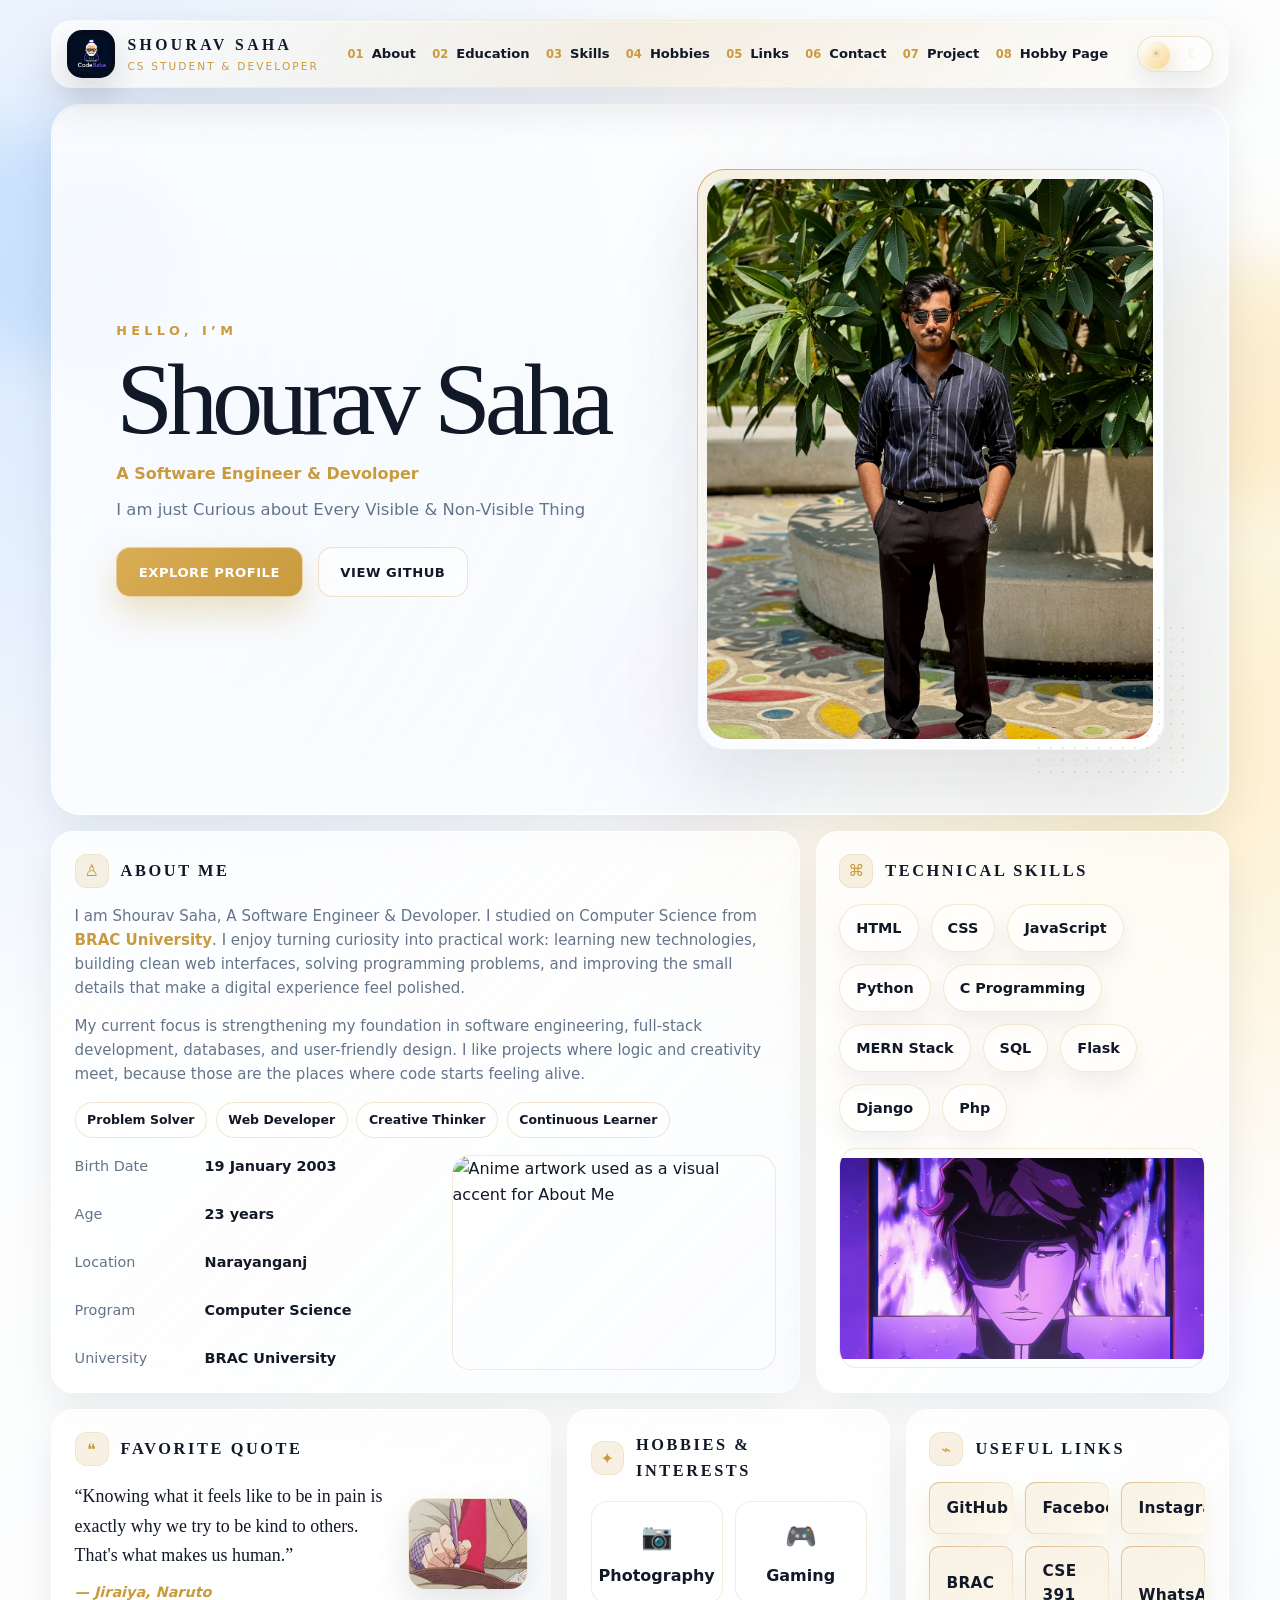
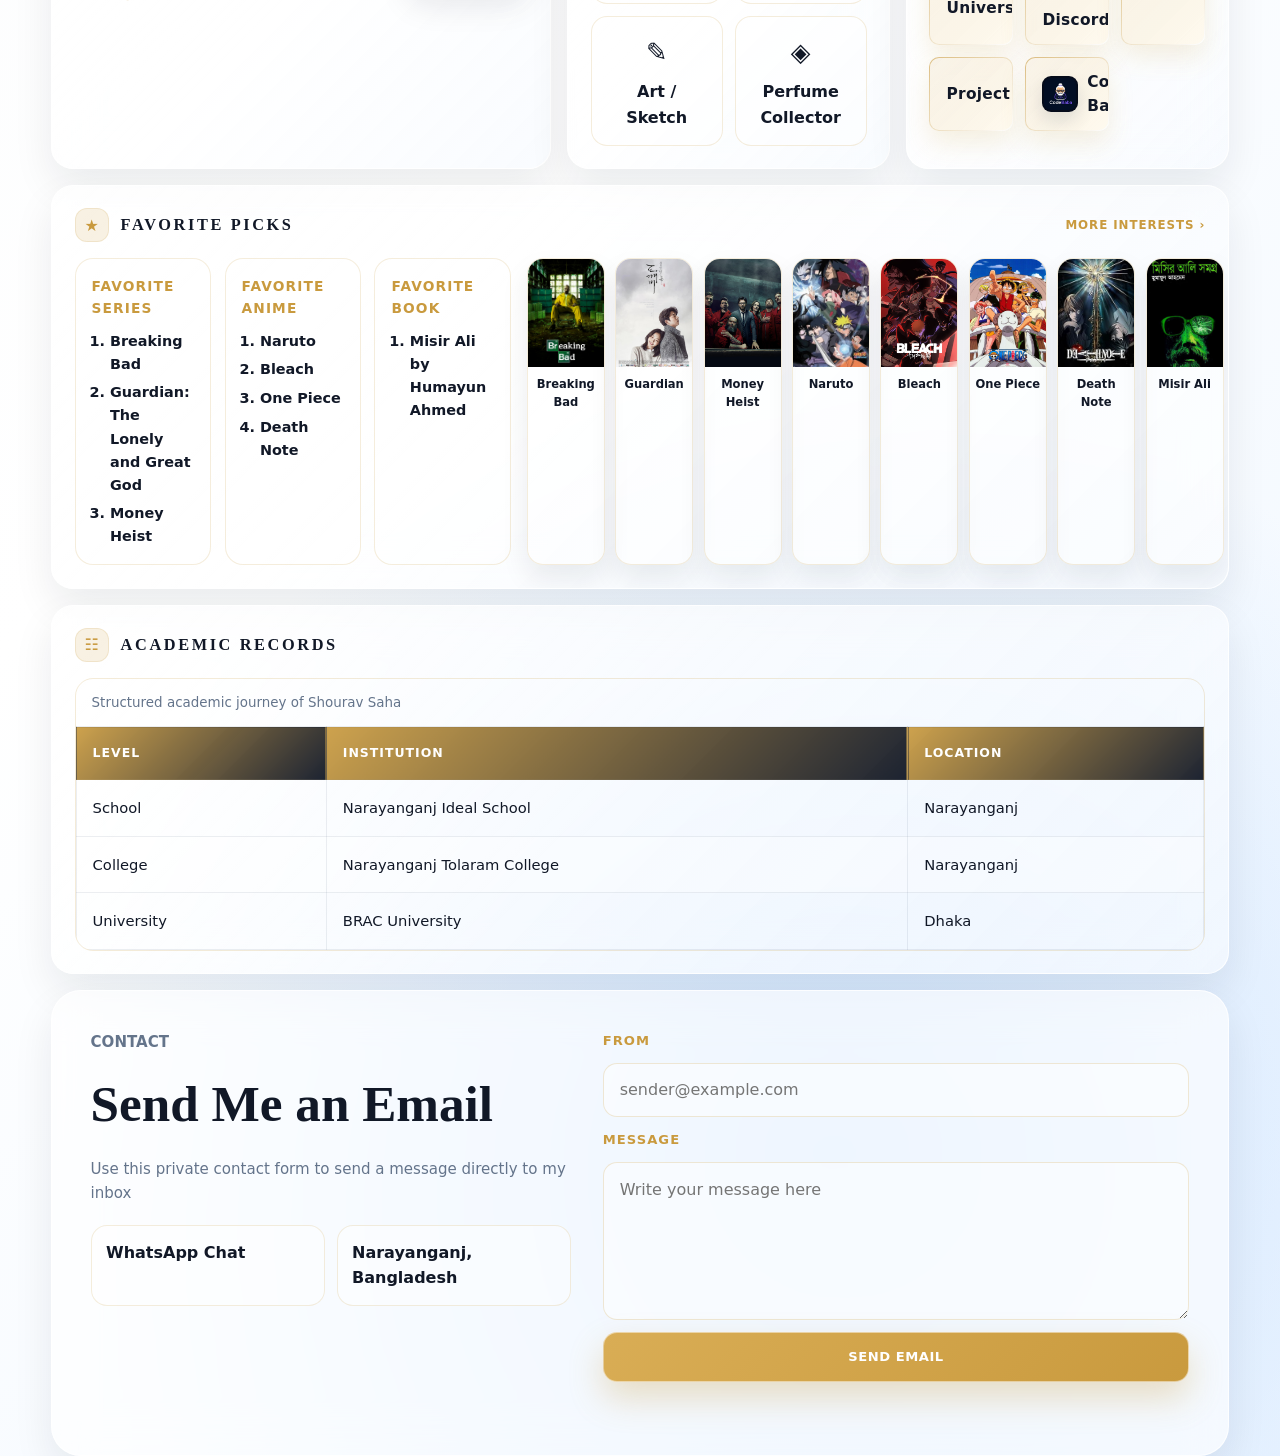
==== index.html @ 501989ae "Add Shourav portfolio website" ====
<!DOCTYPE html>
<html lang="en">
<head>
    <meta charset="UTF-8">
    <meta name="viewport" content="width=device-width, initial-scale=1.0">
    <meta name="description" content="Personal homepage of Shourav Saha, a Software Engineer & Devoloper.">
    <meta name="author" content="Shourav Saha">
    <title>Shourav Saha | Personal Homepage</title>
    <link rel="stylesheet" href="style.css">

    <style>
        .assignment-note {
            border-left: 3px solid var(--gold);
            padding-left: 0.85rem;
        }
    </style>
</head>
<body>
    <div class="page-orb orb-one" aria-hidden="true"></div>
    <div class="page-orb orb-two" aria-hidden="true"></div>
    <div class="page-orb orb-three" aria-hidden="true"></div>

    <header class="site-header">
        <nav class="navbar" aria-label="Primary navigation">
            <a class="brand" href="index.html" aria-label="Shourav Saha homepage">
                <img class="brand-logo" src="images/Logo_idea_2.png" alt="Code Baba logo">
                <span class="brand-text">
                    <span class="brand-name">SHOURAV SAHA</span>
                    <span class="brand-subtitle">CS Student &amp; Developer</span>
                </span>
            </a>

            <div class="nav-links">
                <a href="#about"><span>01</span> About</a>
                <a href="#records"><span>02</span> Education</a>
                <a href="#skills"><span>03</span> Skills</a>
                <a href="#hobbies"><span>04</span> Hobbies</a>
                <a href="#links"><span>05</span> Links</a>
                <a href="#contact"><span>06</span> Contact</a>
                <a href="projects.html"><span>07</span> Project</a>
                <a href="hobbies.html"><span>08</span> Hobby Page</a>
            </div>

            <button class="theme-toggle" id="themeToggle" type="button" aria-label="Switch to dark mode" aria-pressed="false">
                <span class="toggle-label toggle-light">☀</span>
                <span class="toggle-label toggle-dark">☾</span>
                <span class="toggle-switch" aria-hidden="true"><span class="toggle-thumb"></span></span>
            </button>
        </nav>
    </header>

    <main>
        <section class="hero glass-panel" id="home">
            <div class="hero-copy">
                <p class="eyebrow" style="letter-spacing: 0.34em;">HELLO, I’M</p>
                <h1>Shourav Saha</h1>
                <p class="hero-subtitle">A Software Engineer & Devoloper</p>
                <p class="hero-text">
                    I am just Curious about Every Visible & Non-Visible Thing 
                </p>

                <div class="hero-actions">
                    <a class="btn btn-primary" href="#about"> Explore Profile</a>
                    <a class="btn btn-secondary" href="https://github.com/ShouravSaha573" target="_blank" rel="noopener noreferrer">View GitHub</a>
                </div>
            </div>

            <div class="portrait-card">
                <!-- Replace images/profile.jpg with your own photo if needed. -->
                <img src="images/profile.jpg" alt="Shourav Saha standing outdoors wearing sunglasses" class="profile-image">
            </div>
        </section>

        <section class="section-grid" aria-label="Profile overview cards">
            <article class="glass-card about-card" id="about">
                <div class="section-heading">
                    <span class="section-icon">♙</span>
                    <h2>About Me</h2>
                </div>
                <p>
                    I am Shourav Saha, A Software Engineer & Devoloper. I studied on Computer Science from <a href="https://www.bracu.ac.bd" target="_blank" rel="noopener noreferrer">BRAC University</a>.
                    I enjoy turning curiosity into practical work: learning new technologies, building clean web
                    interfaces, solving programming problems, and improving the small details that make a digital
                    experience feel polished.
                </p>
                <p>
                    My current focus is strengthening my foundation in software engineering, full-stack development,
                    databases, and user-friendly design. I like projects where logic and creativity meet, because
                    those are the places where code starts feeling alive.
                </p>
                <div class="about-highlights">
                    <span>Problem Solver</span>
                    <span>Web Developer</span>
                    <span>Creative Thinker</span>
                    <span>Continuous Learner</span>
                </div>
                <div class="about-details">
                    <div class="info-list">
                        <p><span>Birth Date</span><strong>19 January 2003</strong></p>
                        <p><span>Age</span><strong id="ageValue">Calculating...</strong></p>
                        <p><span>Location</span><strong>Narayanganj</strong></p>
                        <p><span>Program</span><strong>Computer Science</strong></p>
                        <p><span>University</span><strong>BRAC University</strong></p>
                    </div>
                    <figure class="about-image-frame">
                        <img src="images/about-me-art.png" alt="Anime artwork used as a visual accent for About Me">
                    </figure>
                </div>
            </article>

            <article class="glass-card skills-card" id="skills">
                <div class="section-heading">
                    <span class="section-icon">⌘</span>
                    <h2>Technical Skills</h2>
                </div>
                <div class="skills-list skill-cloud">
                    <span>HTML</span>
                    <span>CSS</span>
                    <span>JavaScript</span>
                    <span>Python</span>
                    <span>C Programming</span>
                    <span>MERN Stack</span>
                    <span>SQL</span>
                    <span>Flask</span>
                    <span>Django</span>
                    <span>Php</span>
                </div>
                <figure class="skills-image-frame">
                    <img src="images/technical-skills-art.png" alt="Anime artwork used as a visual accent for technical skills">
                </figure>
            </article>
        </section>

        <section class="lower-grid" aria-label="Interests and resources">
            <article class="glass-card quote-card">
                <div class="section-heading">
                    <span class="section-icon">❝</span>
                    <h2>Favorite Quote</h2>
                </div>
                <div class="quote-layout">
                    <blockquote>
                        “Knowing what it feels like to be in pain is exactly why we try to be kind to others. That's what makes us human.”
                        <cite>— Jiraiya, Naruto</cite>
                    </blockquote>
                    <img src="images/jiraiya-quote.jpg" alt="Anime scene representing Jiraiya from Naruto" class="quote-image">
                </div>
            </article>

            <article class="glass-card hobbies-card" id="hobbies">
                <div class="section-heading split-heading">
                    <span class="section-icon">✦</span>
                    <h2>Hobbies &amp; Interests</h2>
                </div>
                <div class="hobby-grid">
                    <a class="hobby-tile" href="hobbies.html#photography"><span>📷</span>Photography</a>
                    <a class="hobby-tile" href="hobbies.html#gaming"><span>🎮</span>Gaming</a>
                    <a class="hobby-tile" href="hobbies.html#art"><span>✎</span>Art / Sketch</a>
                    <a class="hobby-tile" href="hobbies.html#perfume"><span>◈</span>Perfume Collector</a>
                </div>
            </article>

            <article class="glass-card links-card" id="links">
                <div class="section-heading">
                    <span class="section-icon">⌁</span>
                    <h2>Useful Links</h2>
                </div>
                <div class="link-grid">
                    <a href="https://github.com/ShouravSaha573" target="_blank" rel="noopener noreferrer">GitHub</a>
                    <a href="https://www.facebook.com/share/1DBiBDQ3cE/?mibextid=wwXIfr" target="_blank" rel="noopener noreferrer">Facebook</a>
                    <a href="https://www.instagram.com/hellloimshourav?fbclid=IwY2xjawSs0B5leHRuA2FlbQIxMABicmlkETJLM3lOSmNDYjJlQzNCYnlvc3J0YwZhcHBfaWQQMjIyMDM5MTc4ODIwMDg5MgABHr4ptI4_cAvpyyHh2bx6i6ji7G7EO6tC4wzPtrd749naiUB0PywQpki_5zWV_aem_Ws2Gdy-2KAQ9wRlI4CpxEw" target="_blank" rel="noopener noreferrer">Instagram</a>
                    <a href="https://www.bracu.ac.bd" target="_blank" rel="noopener noreferrer">BRAC University</a>
                    <a href="https://discord.gg/MAWTKbaTu" target="_blank" rel="noopener noreferrer">CSE 391 Discord</a>
                    <a href="https://wa.me/8801842822879" target="_blank" rel="noopener noreferrer">WhatsApp</a>
                    <a href="projects.html">Project</a>
                    <a class="logo-link" href="https://www.facebook.com/share/1CwSQUXZjJ/?mibextid=wwXIfr" target="_blank" rel="noopener noreferrer"><img src="images/Logo_idea_2.png" alt="Code Baba logo"> Code Baba</a>
                </div>
            </article>

            <article class="glass-card favorites-card" id="favorites">
                <div class="section-heading split-heading">
                    <span class="section-icon">★</span>
                    <h2>Favorite Picks</h2>
                    <a href="hobbies.html">More Interests ›</a>
                </div>
                <div class="favorites-layout">
                    <div class="favorite-lists">
                        <div class="favorite-list">
                            <h3>Favorite Series</h3>
                            <ol>
                                <li>Breaking Bad</li>
                                <li>Guardian: The Lonely and Great God</li>
                                <li>Money Heist</li>
                            </ol>
                        </div>
                        <div class="favorite-list">
                            <h3>Favorite Anime</h3>
                            <ol>
                                <li>Naruto</li>
                                <li>Bleach</li>
                                <li>One Piece</li>
                                <li>Death Note</li>
                            </ol>
                        </div>
                        <div class="favorite-list">
                            <h3>Favorite Book</h3>
                            <ol>
                                <li>Misir Ali by Humayun Ahmed</li>
                            </ol>
                        </div>
                    </div>

                    <div class="poster-grid">
                        <figure><img src="images/breaking-bad.jpg" alt="Breaking Bad poster"><figcaption>Breaking Bad</figcaption></figure>
                        <figure><img src="images/guardian-goblin.jpg" alt="Guardian The Lonely and Great God poster"><figcaption>Guardian</figcaption></figure>
                        <figure><img src="images/money-heist.jpg" alt="Money Heist poster"><figcaption>Money Heist</figcaption></figure>
                        <figure><img src="images/naruto.jpg" alt="Naruto poster"><figcaption>Naruto</figcaption></figure>
                        <figure><img src="images/bleach.jpg" alt="Bleach poster"><figcaption>Bleach</figcaption></figure>
                        <figure><img src="images/one-piece.jpg" alt="One Piece poster"><figcaption>One Piece</figcaption></figure>
                        <figure><img src="images/death-note.jpg" alt="Death Note poster"><figcaption>Death Note</figcaption></figure>
                        <figure><img src="images/misir-ali.jpg" alt="Misir Ali book cover by Humayun Ahmed"><figcaption>Misir Ali</figcaption></figure>
                    </div>
                </div>
            </article>
        </section>

        <section class="glass-card records-card" id="records">
            <div class="section-heading">
                <span class="section-icon">☷</span>
                <h2>Academic Records</h2>
            </div>
            <div class="table-wrapper">
                <table>
                    <caption>Structured academic journey of Shourav Saha</caption>
                    <thead>
                        <tr>
                            <th>Level</th>
                            <th>Institution</th>
                            <th>Location</th>
                        </tr>
                    </thead>
                    <tbody>
                        <tr>
                            <td>School</td>
                            <td>Narayanganj Ideal School</td>
                            <td>Narayanganj</td>
                        </tr>
                        <tr>
                            <td>College</td>
                            <td>Narayanganj Tolaram College</td>
                            <td>Narayanganj</td>
                        </tr>
                        <tr>
                            <td>University</td>
                            <td>BRAC University</td>
                            <td>Dhaka</td>
                        </tr>
                    </tbody>
                </table>
            </div>
        </section>

        <section class="contact-section glass-panel" id="contact">
            <div>
                <p class="eyebrow">CONTACT</p>
                <h2>Send Me an Email</h2>
                <p>
                    Use this private contact form to send a message directly to my inbox
                </p>
                <div class="contact-links compact-links">
                    <a href="https://wa.me/8801842822879" target="_blank" rel="noopener noreferrer">WhatsApp Chat</a>
                    <span>Narayanganj, Bangladesh</span>
                </div>
            </div>

            <form class="contact-form" id="contactForm" action="https://api.web3forms.com/submit" method="post">
                <input type="hidden" name="access_key" value="YOUR_WEB3FORMS_ACCESS_KEY_HERE">
                <input type="hidden" name="subject" value="New message from Shourav Saha portfolio">
                <input type="checkbox" name="botcheck" class="hidden-field" tabindex="-1">

                <label for="senderEmail">From</label>
                <input type="email" id="senderEmail" name="email" placeholder="sender@example.com" required>

                <label for="visitorMessage">Message</label>
                <textarea id="visitorMessage" name="message" rows="5" placeholder="Write your message here" required></textarea>

                <button class="btn btn-primary" type="submit">Send Email</button>
                <p class="form-status" id="formStatus" aria-live="polite"></p>
            </form>
        </section>
    </main>
<script src="script.js"></script>
</body>
</html>
---- style.css ----
:root {
    --bg: #f8fafc;
    --glass: rgba(255, 255, 255, 0.64);
    --glass-strong: rgba(255, 255, 255, 0.78);
    --text: #111827;
    --muted: #64748b;
    --gold: #c99a3e;
    --gold-soft: rgba(201, 154, 62, 0.14);
    --blue-glow: #dbeafe;
    --border: rgba(255, 255, 255, 0.8);
    --shadow: 0 28px 80px rgba(15, 23, 42, 0.10);
    --shadow-soft: 0 18px 40px rgba(15, 23, 42, 0.08);
    --radius-large: 30px;
    --radius: 22px;
    --radius-small: 14px;
    --serif: Georgia, 'Times New Roman', serif;
    --sans: Inter, ui-sans-serif, system-ui, -apple-system, BlinkMacSystemFont, 'Segoe UI', sans-serif;
}

body.dark-mode {
    --bg: #050816;
    --glass: rgba(15, 23, 42, 0.72);
    --glass-strong: rgba(15, 23, 42, 0.86);
    --text: #f8fafc;
    --muted: #cbd5e1;
    --gold: #f5c76b;
    --gold-soft: rgba(245, 199, 107, 0.16);
    --blue-glow: #38bdf8;
    --border: rgba(255, 255, 255, 0.16);
    --shadow: 0 28px 80px rgba(0, 0, 0, 0.34);
    --shadow-soft: 0 18px 44px rgba(0, 0, 0, 0.26);
}

* {
    box-sizing: border-box;
    margin: 0;
    padding: 0;
}

html {
    scroll-behavior: smooth;
    scroll-padding-top: 120px;
}

section[id],
article[id],
.glass-card[id] {
    scroll-margin-top: 120px;
}

body {
    min-height: 100vh;
    font-family: var(--sans);
    color: var(--text);
    background:
        radial-gradient(circle at 8% 12%, rgba(219, 234, 254, 0.95), transparent 24%),
        radial-gradient(circle at 92% 24%, rgba(252, 231, 178, 0.65), transparent 22%),
        radial-gradient(circle at 65% 90%, rgba(191, 219, 254, 0.68), transparent 27%),
        linear-gradient(135deg, var(--bg), #ffffff 52%, #eef6ff);
    line-height: 1.6;
    overflow-x: hidden;
    transition: background 0.35s ease, color 0.35s ease;
}

body.dark-mode {
    background:
        radial-gradient(circle at 10% 12%, rgba(56, 189, 248, 0.18), transparent 26%),
        radial-gradient(circle at 90% 26%, rgba(245, 199, 107, 0.15), transparent 25%),
        radial-gradient(circle at 60% 90%, rgba(30, 64, 175, 0.28), transparent 30%),
        linear-gradient(135deg, #050816, #0f172a 60%, #111827);
}

a {
    color: inherit;
    text-decoration: none;
}

img {
    max-width: 100%;
    display: block;
}

button,
input,
textarea {
    font: inherit;
}

.page-orb {
    position: fixed;
    width: 240px;
    height: 240px;
    border-radius: 999px;
    filter: blur(28px);
    opacity: 0.38;
    pointer-events: none;
    z-index: -1;
}

.orb-one {
    top: 120px;
    left: -70px;
    background: rgba(147, 197, 253, 0.8);
}

.orb-two {
    top: 260px;
    right: -80px;
    background: rgba(251, 215, 134, 0.75);
}

.orb-three {
    bottom: 80px;
    left: 45%;
    background: rgba(221, 214, 254, 0.75);
}

.site-header {
    width: min(92%, 1420px);
    margin: 20px auto 0;
    position: sticky;
    top: 14px;
    z-index: 50;
}

.navbar,
.glass-panel,
.glass-card,
.site-footer {
    background: var(--glass);
    border: 1px solid var(--border);
    box-shadow: var(--shadow-soft);
    backdrop-filter: blur(22px);
    -webkit-backdrop-filter: blur(22px);
}

.navbar {
    min-height: 64px;
    border: 1px solid transparent;
    border-radius: 20px;
    padding: 0.55rem 0.95rem;
    background:
        linear-gradient(135deg, rgba(255, 255, 255, 0.42), rgba(255, 255, 255, 0.18)) padding-box,
        linear-gradient(135deg, rgba(255, 255, 255, 0.58), rgba(201, 154, 62, 0.20), rgba(255, 255, 255, 0.14)) border-box;
    box-shadow:
        inset 0 1px 0 rgba(255, 255, 255, 0.52),
        inset 0 -18px 38px rgba(255, 255, 255, 0.08),
        0 18px 46px rgba(15, 23, 42, 0.10);
    backdrop-filter: blur(26px) saturate(1.32);
    -webkit-backdrop-filter: blur(26px) saturate(1.32);
    display: flex;
    align-items: center;
    justify-content: space-between;
    gap: 0.85rem;
}

body.dark-mode .navbar {
    background:
        linear-gradient(135deg, rgba(15, 23, 42, 0.54), rgba(15, 23, 42, 0.24)) padding-box,
        linear-gradient(135deg, rgba(148, 163, 184, 0.24), rgba(245, 199, 107, 0.22), rgba(56, 189, 248, 0.12)) border-box;
    box-shadow:
        inset 0 1px 0 rgba(255, 255, 255, 0.10),
        inset 0 -18px 40px rgba(2, 6, 23, 0.24),
        0 20px 52px rgba(0, 0, 0, 0.28);
}

.brand {
    display: flex;
    align-items: center;
    gap: 0.75rem;
    min-width: max-content;
}

.brand-logo {
    width: 48px;
    height: 48px;
    object-fit: contain;
    border-radius: 15px;
    box-shadow: 0 14px 30px rgba(15, 23, 42, 0.14);
    background: #050b1a;
    padding: 0.2rem;
}

.footer-logo {
    width: 52px;
    height: 52px;
    object-fit: contain;
    border-radius: 16px;
    box-shadow: 0 12px 24px rgba(15, 23, 42, 0.12);
    background: #050b1a;
    padding: 0.18rem;
}

.monogram {
    font-family: var(--serif);
    font-size: 2.2rem;
    line-height: 1;
    color: var(--gold);
    letter-spacing: -0.08em;
    text-shadow: 0 10px 24px var(--gold-soft);
}

.monogram.small {
    font-size: 2rem;
}

.brand-text {
    display: flex;
    flex-direction: column;
    gap: 0.05rem;
}

.brand-name {
    font-family: var(--serif);
    font-size: 0.98rem;
    letter-spacing: 0.22em;
    font-weight: 700;
}

.brand-subtitle {
    font-size: 0.66rem;
    color: var(--gold);
    text-transform: uppercase;
    letter-spacing: 0.20em;
}

.nav-links {
    display: flex;
    align-items: center;
    justify-content: flex-end;
    gap: 0.72rem;
    flex-wrap: wrap;
}

.nav-links a {
    color: var(--text);
    font-size: 0.82rem;
    font-weight: 600;
    padding: 0.32rem 0.15rem;
    position: relative;
}

.nav-links a span {
    color: var(--gold);
    font-size: 0.72rem;
    margin-right: 0.22rem;
}

.nav-links a::after {
    content: "";
    position: absolute;
    left: 0;
    bottom: 0.2rem;
    width: 0;
    height: 2px;
    border-radius: 999px;
    background: var(--gold);
    transition: width 0.25s ease;
}

.nav-links a:hover::after {
    width: 100%;
}

.theme-toggle {
    --toggle-offset: 0;
    --toggle-press: 1;
    width: 76px;
    height: 36px;
    border: 1px solid rgba(201, 154, 62, 0.28);
    border-radius: 999px;
    background: rgba(255, 255, 255, 0.42);
    color: rgba(201, 154, 62, 0.74);
    display: grid;
    grid-template-columns: 1fr 1fr;
    align-items: center;
    padding: 0;
    cursor: pointer;
    position: relative;
    overflow: hidden;
    box-shadow: inset 0 1px 0 rgba(255, 255, 255, 0.56), 0 12px 24px rgba(15, 23, 42, 0.08);
    transition: transform 0.16s ease, border-color 0.25s ease, background 0.25s ease, box-shadow 0.16s ease;
}

body.dark-mode .theme-toggle {
    --toggle-offset: 40px;
    background: rgba(15, 23, 42, 0.56);
    color: rgba(245, 199, 107, 0.76);
}

.theme-toggle:hover {
    transform: translateY(-2px);
    border-color: var(--gold);
}

.theme-toggle:active {
    --toggle-press: 0.88;
    transform: translateY(1px) scale(0.98);
    border-color: rgba(201, 154, 62, 0.46);
    box-shadow: inset 0 4px 12px rgba(15, 23, 42, 0.18), 0 6px 14px rgba(15, 23, 42, 0.08);
}

.theme-toggle:focus-visible {
    outline: 3px solid var(--gold-soft);
    outline-offset: 4px;
}

.toggle-label {
    position: relative;
    z-index: 2;
    display: grid;
    place-items: center;
    width: 100%;
    height: 100%;
    font-size: 0.82rem;
    line-height: 1;
    opacity: 0.68;
    transition: opacity 0.25s ease, color 0.25s ease;
}

body:not(.dark-mode) .toggle-dark,
body.dark-mode .toggle-light {
    opacity: 0.32;
}

.toggle-switch {
    position: absolute;
    inset: 4px;
    border-radius: 999px;
    pointer-events: none;
}

.toggle-thumb {
    position: absolute;
    top: 0;
    left: 0;
    width: 28px;
    height: 28px;
    border-radius: 999px;
    background: linear-gradient(135deg, #ffffff, #f8d58e);
    box-shadow: 0 10px 22px rgba(201, 154, 62, 0.36), 0 0 0 1px rgba(255, 255, 255, 0.62);
    transform: translateX(var(--toggle-offset)) scale(var(--toggle-press));
    transition: transform 0.32s ease, background 0.32s ease, box-shadow 0.32s ease;
}

body.dark-mode .toggle-thumb {
    background: linear-gradient(135deg, #111827, #020617);
    box-shadow: 0 10px 22px rgba(56, 189, 248, 0.30), 0 0 0 1px rgba(148, 163, 184, 0.34);
}

main,
.site-footer {
    width: min(92%, 1420px);
    margin-inline: auto;
}

.hero {
    margin-top: 1rem;
    border-radius: var(--radius-large);
    padding: clamp(2rem, 5vw, 4.4rem);
    display: grid;
    grid-template-columns: 1.05fr 0.95fr;
    gap: clamp(2rem, 5vw, 5rem);
    align-items: center;
    position: relative;
    overflow: hidden;
}

.hero::before,
.hero::after,
.glass-card::before {
    content: "";
    position: absolute;
    pointer-events: none;
}

.hero::before {
    inset: 1px;
    border-radius: inherit;
    background: linear-gradient(120deg, rgba(255, 255, 255, 0.58), transparent 38%, rgba(219, 234, 254, 0.34));
    z-index: -1;
}

.hero::after {
    right: 2.2rem;
    bottom: 2rem;
    width: 160px;
    height: 160px;
    background-image: radial-gradient(var(--gold) 1px, transparent 1px);
    background-size: 12px 12px;
    opacity: 0.22;
}

.eyebrow {
    color: var(--gold);
    font-weight: 700;
    font-size: 0.8rem;
    text-transform: uppercase;
    margin-bottom: 0.6rem;
}

.hero h1 {
    font-family: var(--serif);
    font-size: clamp(3.6rem, 8vw, 7.6rem);
    line-height: 0.95;
    letter-spacing: -0.06em;
    font-weight: 500;
    margin-bottom: 0.75rem;
}

.hero-subtitle {
    color: var(--gold);
    font-weight: 700;
    margin-bottom: 0.7rem;
}

.hero-text {
    max-width: 660px;
    color: var(--muted);
    font-size: 1.03rem;
    margin-bottom: 1.45rem;
}

.hero-actions {
    display: flex;
    flex-wrap: wrap;
    gap: 0.95rem;
}

.btn {
    display: inline-flex;
    align-items: center;
    justify-content: center;
    gap: 0.45rem;
    min-height: 48px;
    border-radius: var(--radius-small);
    padding: 0.85rem 1.35rem;
    font-weight: 800;
    letter-spacing: 0.04em;
    text-transform: uppercase;
    font-size: 0.82rem;
    transition: transform 0.25s ease, box-shadow 0.25s ease, background 0.25s ease;
}

.btn:hover {
    transform: translateY(-3px);
}

.btn-primary {
    background: linear-gradient(135deg, #d9ad55, var(--gold));
    color: #ffffff;
    border: 1px solid rgba(255, 255, 255, 0.5);
    box-shadow: 0 16px 34px rgba(201, 154, 62, 0.30);
}

.btn-primary:hover {
    box-shadow: 0 22px 46px rgba(201, 154, 62, 0.42);
}

.btn-secondary {
    background: rgba(255, 255, 255, 0.52);
    color: var(--text);
    border: 1px solid rgba(201, 154, 62, 0.28);
}

body.dark-mode .btn-secondary {
    background: rgba(15, 23, 42, 0.52);
}

.portrait-card {
    border-radius: 28px;
    padding: 0.6rem;
    background:
        linear-gradient(var(--glass-strong), var(--glass-strong)) padding-box,
        linear-gradient(135deg, rgba(201, 154, 62, 0.84), rgba(219, 234, 254, 0.86), rgba(255, 255, 255, 0.55)) border-box;
    border: 1px solid transparent;
    box-shadow: var(--shadow), inset 0 0 28px rgba(255, 255, 255, 0.38);
    position: relative;
    overflow: hidden;
}

.portrait-card::after {
    content: "";
    position: absolute;
    inset: 0;
    background: linear-gradient(105deg, transparent 20%, rgba(255, 255, 255, 0.32), transparent 52%);
    transform: translateX(-100%);
    animation: shine 6s ease-in-out infinite;
}

.profile-image {
    width: 100%;
    height: min(560px, 56vw);
    object-fit: cover;
    object-position: center top;
    border-radius: 22px;
    filter: saturate(1.02) contrast(1.02);
}

.section-grid,
.lower-grid {
    margin-top: 1rem;
    display: grid;
    gap: 1rem;
}

.section-grid {
    grid-template-columns: minmax(0, 1.45fr) minmax(280px, 0.8fr);
}

.about-card {
    min-height: 100%;
}

.lower-grid {
    grid-template-columns: 0.9fr 0.9fr 1.2fr 1.2fr;
}

.glass-card {
    border-radius: var(--radius);
    padding: 1.4rem;
    position: relative;
    overflow: hidden;
    transition: transform 0.28s ease, box-shadow 0.28s ease, border-color 0.28s ease;
}

.glass-card::before {
    inset: 0;
    background: linear-gradient(135deg, rgba(255, 255, 255, 0.46), transparent 50%, rgba(219, 234, 254, 0.20));
    opacity: 0.82;
    z-index: -1;
}

.glass-card:hover {
    transform: translateY(-6px);
    box-shadow: var(--shadow);
    border-color: rgba(201, 154, 62, 0.36);
}

.section-heading {
    display: flex;
    align-items: center;
    gap: 0.75rem;
    margin-bottom: 1rem;
}

.split-heading {
    justify-content: space-between;
}

.split-heading h2 {
    margin-right: auto;
}

.section-heading h2 {
    font-family: var(--serif);
    font-size: 1.02rem;
    text-transform: uppercase;
    letter-spacing: 0.16em;
}

.section-heading a {
    color: var(--gold);
    font-size: 0.74rem;
    text-transform: uppercase;
    letter-spacing: 0.08em;
    font-weight: 800;
}

.section-icon {
    width: 34px;
    height: 34px;
    display: inline-grid;
    place-items: center;
    border-radius: 12px;
    color: var(--gold);
    background: var(--gold-soft);
    border: 1px solid rgba(201, 154, 62, 0.16);
}

.about-card p,
.contact-section p {
    color: var(--muted);
    font-size: 0.94rem;
}

.about-card p + p {
    margin-top: 0.85rem;
}

.about-card a {
    color: var(--gold);
    font-weight: 800;
}

.about-highlights {
    margin-top: 1rem;
    display: flex;
    flex-wrap: wrap;
    gap: 0.55rem;
}

.about-highlights span {
    border: 1px solid rgba(201, 154, 62, 0.24);
    border-radius: 999px;
    padding: 0.42rem 0.72rem;
    background: rgba(255, 255, 255, 0.30);
    color: var(--text);
    font-size: 0.78rem;
    font-weight: 800;
}

body.dark-mode .about-highlights span {
    background: rgba(15, 23, 42, 0.42);
}

.about-details {
    margin-top: 1.1rem;
    display: grid;
    grid-template-columns: minmax(260px, 1fr) minmax(220px, 0.9fr);
    gap: 1rem;
    align-items: stretch;
}

.info-list {
    display: grid;
    gap: 0.7rem;
    align-content: center;
}

.info-list p {
    display: grid;
    grid-template-columns: 118px 1fr;
    gap: 0.75rem;
    align-items: center;
    font-size: 0.9rem;
}

.info-list span {
    color: var(--muted);
}

.info-list strong {
    color: var(--text);
}

.about-image-frame {
    min-height: 190px;
    max-height: 230px;
    border: 1px solid rgba(201, 154, 62, 0.20);
    border-radius: 18px;
    background: rgba(255, 255, 255, 0.20);
    overflow: hidden;
    display: grid;
    place-items: center;
}

body.dark-mode .about-image-frame {
    background: rgba(15, 23, 42, 0.32);
}

.about-image-frame img {
    width: 100%;
    height: 100%;
    object-fit: contain;
    object-position: center;
}

.timeline {
    position: relative;
    display: grid;
    gap: 1rem;
    padding-left: 0.4rem;
}

.timeline::before {
    content: "";
    position: absolute;
    left: 10px;
    top: 8px;
    bottom: 8px;
    width: 1px;
    background: linear-gradient(var(--gold), rgba(201, 154, 62, 0.08));
}

.timeline-item {
    display: grid;
    grid-template-columns: 28px 1fr;
    gap: 0.5rem;
    align-items: start;
}

.timeline-dot {
    width: 12px;
    height: 12px;
    margin-top: 0.25rem;
    border-radius: 999px;
    background: var(--gold);
    box-shadow: 0 0 0 7px var(--gold-soft);
    z-index: 1;
}

.timeline h3 {
    font-size: 0.95rem;
}

.timeline p,
.timeline small {
    color: var(--muted);
}

.timeline p {
    color: var(--gold);
    font-size: 0.9rem;
    margin: 0.15rem 0;
}

.skills-list {
    display: flex;
    flex-wrap: wrap;
    gap: 0.75rem;
}

.skill-cloud span {
    display: inline-flex;
    align-items: center;
    justify-content: center;
    min-height: 44px;
    padding: 0.72rem 1rem;
    border-radius: 999px;
    border: 1px solid rgba(201, 154, 62, 0.22);
    background: rgba(255, 255, 255, 0.42);
    color: var(--text);
    font-weight: 800;
    font-size: 0.9rem;
    box-shadow: 0 12px 26px rgba(15, 23, 42, 0.06);
    transition: transform 0.25s ease, border-color 0.25s ease, background 0.25s ease;
}

body.dark-mode .skill-cloud span {
    background: rgba(15, 23, 42, 0.48);
}

.skill-cloud span:hover {
    transform: translateY(-4px);
    border-color: var(--gold);
    background: var(--gold-soft);
}

.skills-image-frame {
    margin-top: 1rem;
    height: clamp(150px, 18vw, 220px);
    border: 1px solid rgba(201, 154, 62, 0.20);
    border-radius: 18px;
    background: rgba(255, 255, 255, 0.20);
    overflow: hidden;
    display: grid;
    place-items: center;
}

body.dark-mode .skills-image-frame {
    background: rgba(15, 23, 42, 0.32);
}

.skills-image-frame img {
    width: 100%;
    height: 100%;
    object-fit: contain;
    object-position: center;
}

.quote-card,
.hobbies-card,
.links-card,
.favorites-card {
    min-height: 190px;
}

.quote-card {
    grid-column: span 2;
}

.quote-card blockquote {
    font-family: var(--serif);
    font-size: 1.12rem;
    line-height: 1.65;
    color: var(--text);
}

.quote-card cite {
    display: block;
    margin-top: 0.65rem;
    color: var(--gold);
    font-family: var(--sans);
    font-size: 0.9rem;
    font-weight: 800;
}

.quote-layout {
    display: grid;
    grid-template-columns: 1fr 120px;
    gap: 1rem;
    align-items: center;
}

.quote-image {
    width: 120px;
    height: 92px;
    object-fit: cover;
    border-radius: 18px;
    border: 1px solid rgba(201, 154, 62, 0.22);
    box-shadow: 0 14px 32px rgba(15, 23, 42, 0.10);
}

.favorites-card {
    grid-column: 1 / -1;
}

.favorites-layout {
    display: grid;
    grid-template-columns: minmax(280px, 0.9fr) minmax(420px, 1.4fr);
    gap: 1rem;
    align-items: stretch;
}

.favorite-lists {
    display: grid;
    grid-template-columns: repeat(3, minmax(0, 1fr));
    gap: 0.85rem;
}

.favorite-list {
    padding: 1rem;
    border: 1px solid rgba(201, 154, 62, 0.18);
    border-radius: 18px;
    background: rgba(255, 255, 255, 0.36);
}

body.dark-mode .favorite-list {
    background: rgba(15, 23, 42, 0.48);
}

.favorite-list h3 {
    color: var(--gold);
    font-size: 0.86rem;
    letter-spacing: 0.08em;
    text-transform: uppercase;
    margin-bottom: 0.65rem;
}

.favorite-list ol {
    padding-left: 1.15rem;
    color: var(--text);
    font-weight: 700;
    font-size: 0.9rem;
}

.favorite-list li + li {
    margin-top: 0.35rem;
}

.poster-grid {
    display: grid;
    grid-template-columns: repeat(8, minmax(78px, 1fr));
    gap: 0.65rem;
}

.poster-grid figure {
    min-height: 144px;
    border-radius: 16px;
    overflow: hidden;
    border: 1px solid rgba(201, 154, 62, 0.18);
    background: rgba(255, 255, 255, 0.42);
    box-shadow: 0 14px 28px rgba(15, 23, 42, 0.08);
    transition: transform 0.25s ease, border-color 0.25s ease, box-shadow 0.25s ease;
}

body.dark-mode .poster-grid figure {
    background: rgba(15, 23, 42, 0.48);
}

.poster-grid figure:hover {
    transform: translateY(-5px);
    border-color: var(--gold);
    box-shadow: var(--shadow-soft);
}

.poster-grid img {
    width: 100%;
    height: 108px;
    object-fit: cover;
}

.poster-grid figcaption {
    padding: 0.45rem 0.35rem;
    color: var(--text);
    font-size: 0.72rem;
    font-weight: 800;
    text-align: center;
}

.feather {
    position: absolute;
    right: 1.1rem;
    bottom: 0.3rem;
    color: rgba(201, 154, 62, 0.24);
    font-size: 6rem;
    transform: rotate(-28deg);
}

.hobby-grid,
.link-grid,
.contact-links {
    display: grid;
    gap: 0.75rem;
}

.hobby-grid {
    grid-template-columns: repeat(2, minmax(0, 1fr));
}

.hobby-tile,
.link-grid a,
.contact-links a,
.contact-links span {
    background: rgba(255, 255, 255, 0.42);
    border: 1px solid rgba(201, 154, 62, 0.18);
    border-radius: 16px;
    padding: 0.9rem;
    transition: transform 0.25s ease, border-color 0.25s ease, background 0.25s ease;
}

body.dark-mode .hobby-tile,
body.dark-mode .link-grid a,
body.dark-mode .contact-links a,
body.dark-mode .contact-links span {
    background: rgba(15, 23, 42, 0.48);
}

.hobby-tile {
    display: flex;
    flex-direction: column;
    gap: 0.4rem;
    align-items: center;
    text-align: center;
    font-weight: 700;
}

.hobby-tile span {
    font-size: 1.6rem;
}

.link-grid {
    grid-template-columns: repeat(3, minmax(0, 1fr));
}

.link-grid a {
    display: flex;
    justify-content: space-between;
    align-items: center;
    min-height: 52px;
    font-weight: 800;
    font-size: 0.96rem;
    letter-spacing: 0.02em;
    padding: 0.72rem 1rem;
    border-radius: 10px;
    background:
        linear-gradient(135deg, rgba(255, 255, 255, 0.82), rgba(255, 248, 232, 0.66)) padding-box,
        linear-gradient(135deg, rgba(201, 154, 62, 0.64), rgba(255, 255, 255, 0.72)) border-box;
    border-color: transparent;
    box-shadow: 0 12px 26px rgba(201, 154, 62, 0.16);
    position: relative;
    overflow: hidden;
}

.link-grid a span {
    color: var(--gold);
    font-size: 1.06rem;
    transition: transform 0.25s ease;
}

body.dark-mode .link-grid a {
    background:
        linear-gradient(135deg, rgba(15, 23, 42, 0.82), rgba(42, 35, 20, 0.60)) padding-box,
        linear-gradient(135deg, rgba(201, 154, 62, 0.62), rgba(148, 163, 184, 0.36)) border-box;
    box-shadow: 0 14px 30px rgba(0, 0, 0, 0.24);
}

.logo-link {
    gap: 0.55rem;
    justify-content: flex-start !important;
}

.logo-link img {
    width: 36px;
    height: 36px;
    object-fit: contain;
    border-radius: 9px;
    background: #050b1a;
    padding: 0.12rem;
    box-shadow: 0 8px 18px rgba(15, 23, 42, 0.12);
}

.logo-link span {
    margin-left: auto;
}

.hobby-tile:hover,
.link-grid a:hover,
.contact-links a:hover {
    transform: translateY(-4px);
    border-color: var(--gold);
    background: var(--gold-soft);
}

.link-grid a:hover {
    transform: translateY(-6px) scale(1.02);
    background:
        linear-gradient(135deg, rgba(217, 173, 85, 0.96), rgba(201, 154, 62, 0.78)) padding-box,
        linear-gradient(135deg, #fff4d6, rgba(201, 154, 62, 0.84)) border-box;
    color: #ffffff;
    box-shadow: 0 18px 38px rgba(201, 154, 62, 0.34);
}

.link-grid a:hover span {
    color: #ffffff;
    transform: translate(2px, -2px);
}


.records-card {
    margin-top: 1rem;
}

.table-wrapper {
    width: 100%;
    overflow-x: auto;
    border-radius: 18px;
    border: 1px solid rgba(201, 154, 62, 0.20);
}

table {
    width: 100%;
    min-width: 520px;
    border-collapse: collapse;
    overflow: hidden;
    font-size: 0.92rem;
}

caption {
    text-align: left;
    padding: 0.8rem 1rem;
    color: var(--muted);
    font-size: 0.84rem;
}

th,
td {
    padding: 1rem;
    border: 1px solid rgba(100, 116, 139, 0.12);
    text-align: left;
    vertical-align: middle;
}

th {
    background: linear-gradient(135deg, rgba(201, 154, 62, 0.92), rgba(17, 24, 39, 0.95));
    color: #ffffff;
    text-transform: uppercase;
    font-size: 0.78rem;
    letter-spacing: 0.08em;
}

tbody tr:nth-child(even) {
    background: rgba(255, 255, 255, 0.32);
}

body.dark-mode tbody tr:nth-child(even) {
    background: rgba(255, 255, 255, 0.04);
}

tbody tr:hover {
    background: var(--gold-soft);
}

.status-pill {
    display: inline-flex;
    border-radius: 999px;
    padding: 0.25rem 0.65rem;
    color: var(--gold);
    background: var(--gold-soft);
    font-weight: 800;
    font-size: 0.78rem;
}

.status-pill.active {
    color: #0f766e;
    background: rgba(20, 184, 166, 0.12);
}

body.dark-mode .status-pill.active {
    color: #5eead4;
}

.contact-section {
    margin-top: 1rem;
    border-radius: var(--radius-large);
    padding: clamp(1.4rem, 3vw, 2.4rem);
    display: grid;
    grid-template-columns: 0.9fr 1.1fr;
    gap: 2rem;
}

.contact-section h2 {
    font-family: var(--serif);
    font-size: clamp(2rem, 4vw, 3.2rem);
    margin-bottom: 0.75rem;
}

.contact-links {
    margin-top: 1.2rem;
    grid-template-columns: repeat(2, minmax(0, 1fr));
}

.contact-links a,
.contact-links span {
    color: var(--text);
    font-weight: 800;
}

.contact-form {
    display: grid;
    gap: 0.75rem;
}

.contact-form label {
    font-size: 0.82rem;
    font-weight: 800;
    color: var(--gold);
    text-transform: uppercase;
    letter-spacing: 0.08em;
}

.contact-form input,
.contact-form textarea {
    width: 100%;
    border: 1px solid rgba(201, 154, 62, 0.22);
    border-radius: 14px;
    padding: 0.85rem 1rem;
    color: var(--text);
    background: rgba(255, 255, 255, 0.48);
    outline: none;
    resize: vertical;
}

body.dark-mode .contact-form input,
body.dark-mode .contact-form textarea {
    background: rgba(15, 23, 42, 0.50);
}

.contact-form input:focus,
.contact-form textarea:focus {
    border-color: var(--gold);
    box-shadow: 0 0 0 4px var(--gold-soft);
}

.site-footer {
    margin-top: 1rem;
    margin-bottom: 1rem;
    border-radius: 24px;
    padding: 1.1rem 1.35rem;
    display: grid;
    grid-template-columns: 1fr auto;
    gap: 1rem;
    align-items: center;
}

.footer-brand {
    display: flex;
    align-items: center;
    gap: 0.8rem;
}

.footer-brand strong {
    font-family: var(--serif);
    letter-spacing: 0.18em;
}

.footer-brand p,
.footer-motto {
    color: var(--muted);
    font-size: 0.82rem;
}

.footer-motto {
    color: var(--gold);
    font-weight: 800;
    white-space: nowrap;
}


.inner-page {
    margin-top: 1rem;
}

.inner-hero {
    padding: clamp(2rem, 5vw, 4rem);
    border-radius: var(--radius-large);
}

.inner-hero h1 {
    font-family: var(--serif);
    font-size: clamp(2.8rem, 7vw, 6.5rem);
    line-height: 0.95;
    margin-bottom: 1rem;
}

.inner-content {
    margin-top: 1rem;
    display: grid;
    grid-template-columns: repeat(2, minmax(0, 1fr));
    gap: 1rem;
}

.project-list {
    display: grid;
    gap: 1rem;
}

.project-item {
    padding: 1rem;
    border-radius: 16px;
    border: 1px solid rgba(201, 154, 62, 0.18);
    background: rgba(255, 255, 255, 0.36);
}

.project-card p {
    color: var(--muted);
    margin-bottom: 1rem;
}

.project-link {
    display: inline-flex;
    align-items: center;
    justify-content: center;
    padding: 0.85rem 1.1rem;
    border-radius: 999px;
    border: 1px solid rgba(201, 154, 62, 0.26);
    background: rgba(255, 255, 255, 0.52);
    color: var(--gold);
    font-weight: 900;
    box-shadow: 0 14px 30px rgba(15, 23, 42, 0.07);
}

.project-link:hover {
    transform: translateY(-3px);
    background: var(--gold);
    color: #ffffff;
}

.featured-project {
    border-color: rgba(201, 154, 62, 0.34);
}

.hobby-page-grid {
    margin-top: 1rem;
    display: grid;
    gap: 1rem;
}

.hobby-feature {
    overflow: hidden;
}

.hobby-feature > p {
    color: var(--muted);
    max-width: 850px;
    margin-bottom: 1rem;
}

.gallery-grid {
    display: grid;
    grid-template-columns: repeat(4, minmax(0, 1fr));
    gap: 0.85rem;
}

.gallery-grid figure,
.feature-image {
    position: relative;
    overflow: visible;
    display: flex;
    flex-direction: column;
    border-radius: 20px;
    border: 1px solid rgba(201, 154, 62, 0.18);
    background: rgba(255, 255, 255, 0.42);
    box-shadow: 0 16px 32px rgba(15, 23, 42, 0.08);
    transition: transform 0.25s ease, border-color 0.25s ease, box-shadow 0.25s ease;
}

body.dark-mode .gallery-grid figure,
body.dark-mode .feature-image {
    background: rgba(15, 23, 42, 0.48);
}

.gallery-grid figure:hover,
.feature-image:hover {
    transform: translateY(-5px);
    border-color: var(--gold);
    box-shadow: var(--shadow-soft);
}

.gallery-grid img,
.feature-image img {
    display: block;
    width: 100%;
    height: 230px;
    max-height: 230px;
    object-fit: contain;
    background: rgba(255, 255, 255, 0.34);
    border-radius: 16px 16px 0 0;
}

.photography-gallery .wide {
    grid-column: auto;
    grid-row: auto;
}

.photography-gallery .wide img {
    height: 230px;
}

.gallery-grid figcaption,
.feature-image figcaption {
    position: static;
    margin: 0;
    padding: 0.72rem 0.8rem;
    border-radius: 0 0 16px 16px;
    color: var(--text);
    background: rgba(255, 255, 255, 0.68);
    backdrop-filter: blur(12px);
    -webkit-backdrop-filter: blur(12px);
    font-size: 0.78rem;
    font-weight: 800;
    text-align: center;
    border-top: 1px solid rgba(201, 154, 62, 0.16);
}

body.dark-mode .gallery-grid figcaption,
body.dark-mode .feature-image figcaption {
    background: rgba(15, 23, 42, 0.72);
}

.split-hobby {
    display: grid;
    grid-template-columns: minmax(280px, 0.9fr) minmax(360px, 1.1fr);
    gap: 1rem;
    align-items: center;
}

.hobby-copy p {
    color: var(--muted);
}

.feature-image img {
    height: 340px;
    max-height: 340px;
}


@keyframes shine {
    0%, 46% { transform: translateX(-120%); }
    58%, 100% { transform: translateX(120%); }
}

@media (max-width: 1120px) {
    .navbar {
        align-items: flex-start;
        flex-wrap: wrap;
    }

    .nav-links {
        order: 3;
        width: 100%;
        justify-content: flex-start;
    }

    .hero,
    .contact-section {
        grid-template-columns: 1fr;
    }

    .section-grid {
        grid-template-columns: 1fr;
    }

    .skills-card {
        grid-column: auto;
    }

    .about-details {
        grid-template-columns: 1fr;
    }

    .lower-grid {
        grid-template-columns: 1fr 1fr;
    }

    .links-card {
        grid-column: span 1;
    }

    .favorites-card {
        grid-column: 1 / -1;
    }

    .site-footer {
        grid-template-columns: 1fr;
    }

}


@media (max-width: 980px) {
    html {
        scroll-padding-top: 170px;
    }

    section[id],
    article[id],
    .glass-card[id] {
        scroll-margin-top: 170px;
    }

    .favorites-layout {
        grid-template-columns: 1fr;
    }

    .favorite-lists {
        grid-template-columns: 1fr;
    }

    .poster-grid {
        grid-template-columns: repeat(4, minmax(0, 1fr));
    }

    .gallery-grid {
        grid-template-columns: repeat(2, minmax(0, 1fr));
    }

    .split-hobby {
        grid-template-columns: 1fr;
    }
}

@media (max-width: 760px) {
    html {
        scroll-padding-top: 230px;
    }

    section[id],
    article[id],
    .glass-card[id] {
        scroll-margin-top: 230px;
    }

    .site-header,
    main {
        width: min(94%, 100%);
    }

    .navbar {
        padding: 0.75rem;
    }

    .brand-name {
        font-size: 0.95rem;
        letter-spacing: 0.16em;
    }

    .brand-subtitle {
        letter-spacing: 0.14em;
    }

    .nav-links {
        gap: 0.55rem;
    }

    .hero {
        padding: 1.35rem;
    }

    .hero h1 {
        font-size: clamp(3.2rem, 16vw, 5.2rem);
    }

    .profile-image {
        height: 420px;
    }

    .section-grid,
    .lower-grid,
    .inner-content {
        grid-template-columns: 1fr;
    }

    .quote-card {
        grid-column: auto;
    }

    .hobby-grid,
    .link-grid,
    .contact-links {
        grid-template-columns: 1fr;
    }

    .info-list p {
        grid-template-columns: 1fr;
        gap: 0.12rem;
    }

    .footer-motto {
        white-space: normal;
    }

    .quote-layout {
        grid-template-columns: 1fr;
    }

    .gallery-grid {
        grid-template-columns: 1fr;
    }

    .gallery-grid img,
    .photography-gallery .wide img,
    .feature-image img {
        height: 220px;
        max-height: 220px;
    }

    .photography-gallery .wide {
        grid-column: auto;
        grid-row: auto;
    }

    .quote-image {
        width: 100%;
        height: 160px;
    }

    .poster-grid {
        grid-template-columns: repeat(2, minmax(0, 1fr));
    }

    .poster-grid img {
        height: 170px;
    }

}

/* Latest requested cleanup: footer removed and art image kept uncropped. */

.art-image img {
    width: 100%;
    object-fit: contain;
    background: rgba(255, 255, 255, 0.35);
}

body.dark-mode .art-image img {
    background: rgba(15, 23, 42, 0.35);
}

/* Email form setup: hidden recipient and user feedback states */
.hidden-field {
    display: none !important;
}

.form-status {
    min-height: 1.2rem;
    margin: 0.2rem 0 0;
    font-weight: 800;
    color: var(--muted);
}

.form-status.success {
    color: #0f766e;
}

.form-status.error {
    color: #b91c1c;
}

body.dark-mode .form-status.success {
    color: #5eead4;
}

body.dark-mode .form-status.error {
    color: #fca5a5;
}

.contact-form button:disabled {
    cursor: not-allowed;
    opacity: 0.72;
    transform: none;
}
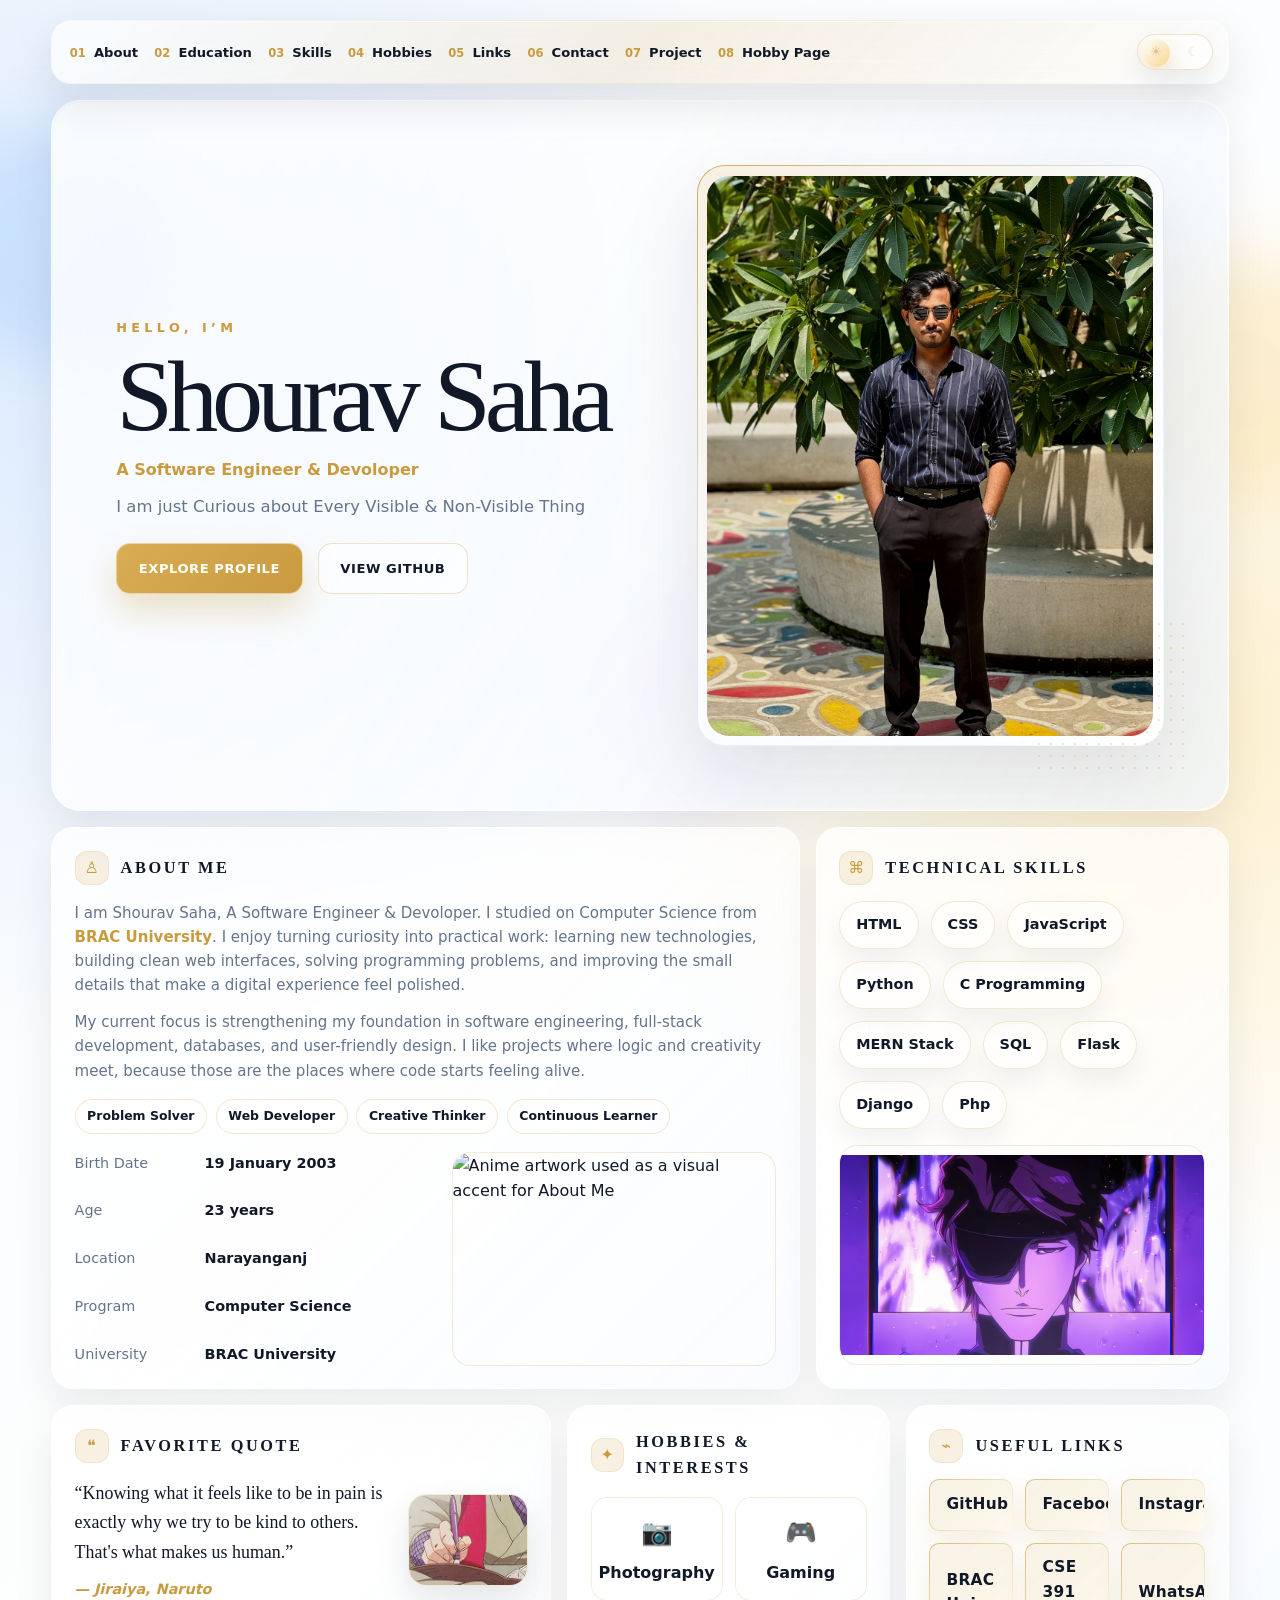
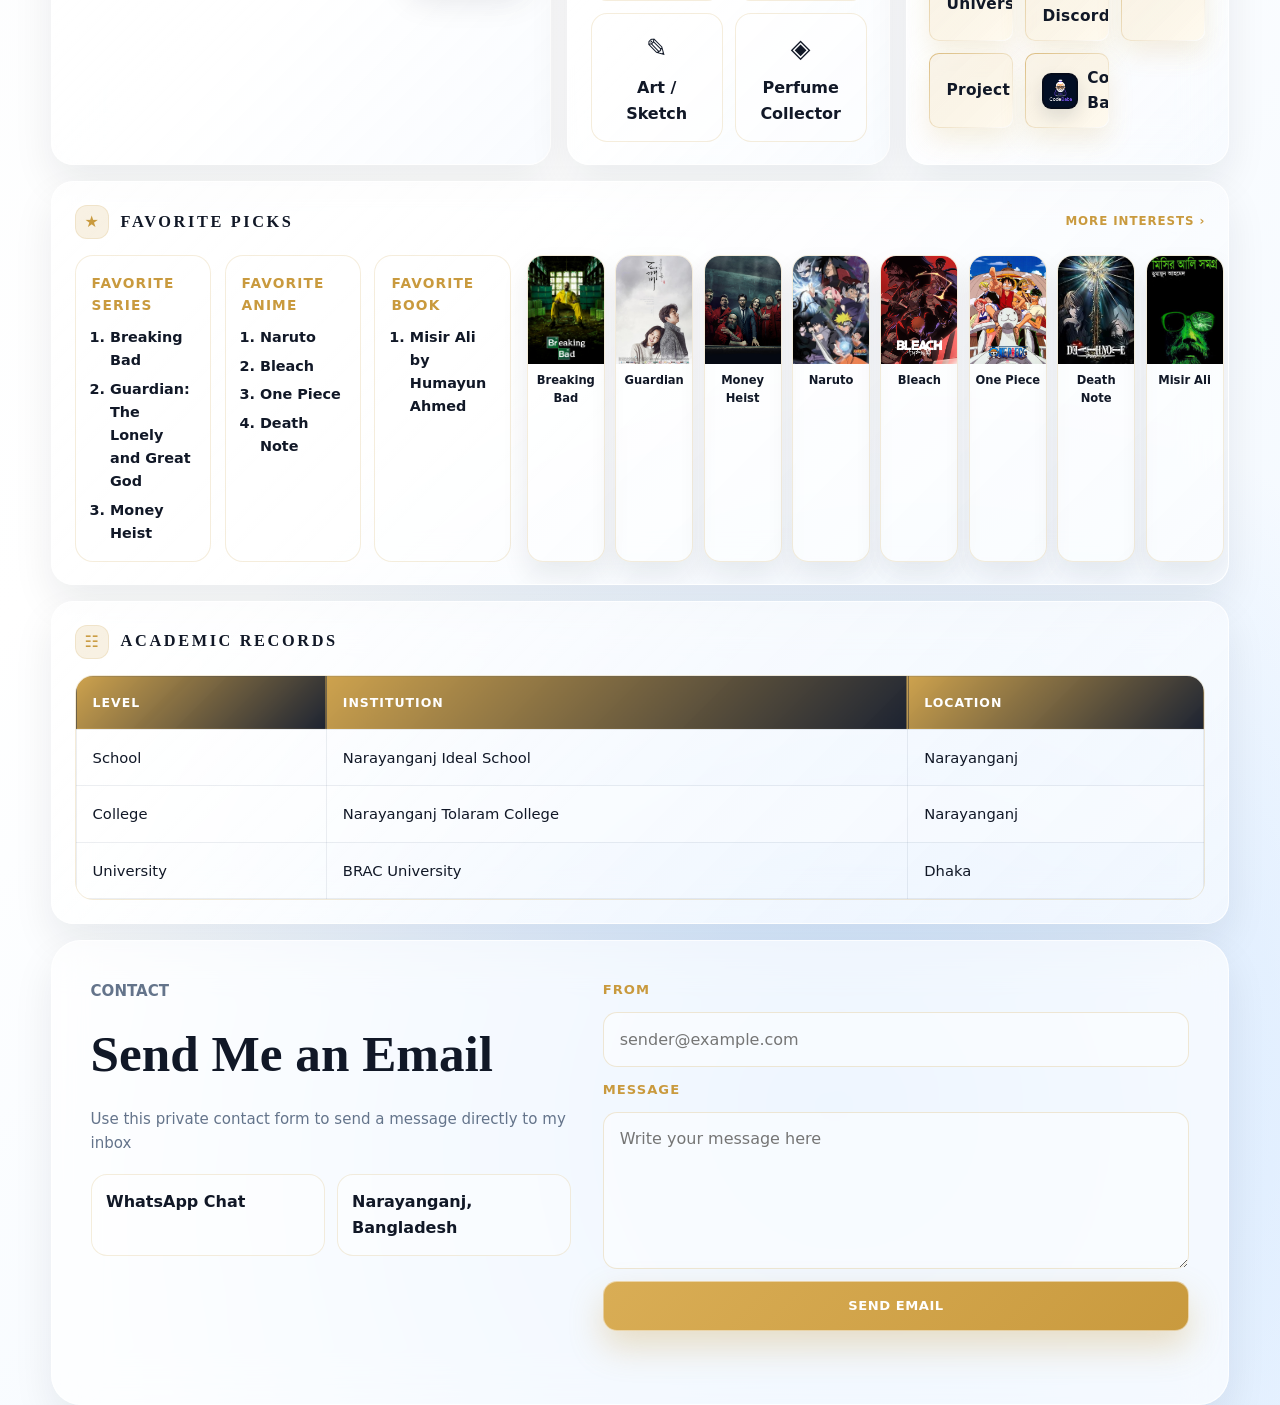
==== commit 66b0a286: "Add Shourav portfolio website" ====
--- a/index.html
+++ b/index.html
@@ -22,14 +22,6 @@
 
     <header class="site-header">
         <nav class="navbar" aria-label="Primary navigation">
-            <a class="brand" href="index.html" aria-label="Shourav Saha homepage">
-                <img class="brand-logo" src="images/Logo_idea_2.png" alt="Code Baba logo">
-                <span class="brand-text">
-                    <span class="brand-name">SHOURAV SAHA</span>
-                    <span class="brand-subtitle">CS Student &amp; Developer</span>
-                </span>
-            </a>
-
             <div class="nav-links">
                 <a href="#about"><span>01</span> About</a>
                 <a href="#records"><span>02</span> Education</a>
@@ -230,7 +222,6 @@
             </div>
             <div class="table-wrapper">
                 <table>
-                    <caption>Structured academic journey of Shourav Saha</caption>
                     <thead>
                         <tr>
                             <th>Level</th>
@@ -273,7 +264,7 @@
             </div>
 
             <form class="contact-form" id="contactForm" action="https://api.web3forms.com/submit" method="post">
-                <input type="hidden" name="access_key" value="YOUR_WEB3FORMS_ACCESS_KEY_HERE">
+                <input type="hidden" name="access_key" value="8435b8f6-bdea-4178-8fa1-4cc96602e4c3">
                 <input type="hidden" name="subject" value="New message from Shourav Saha portfolio">
                 <input type="checkbox" name="botcheck" class="hidden-field" tabindex="-1">
 
